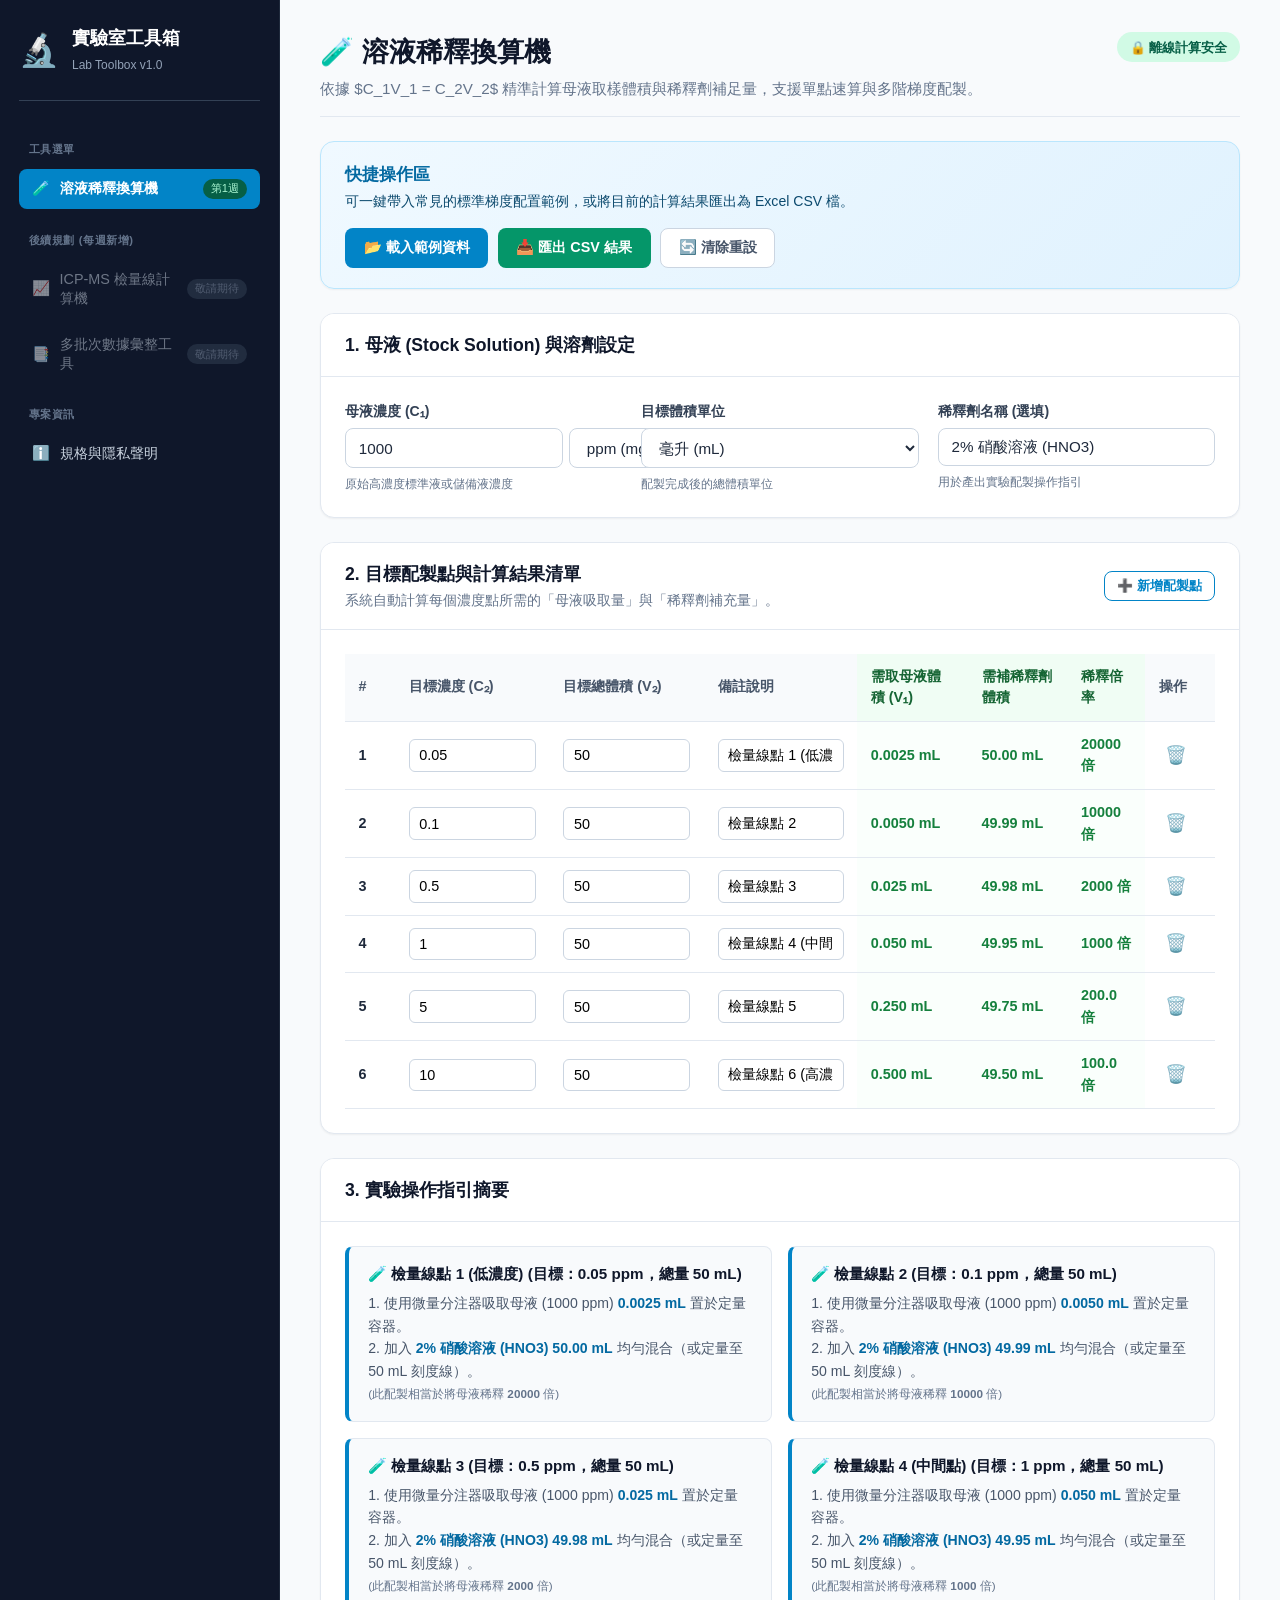
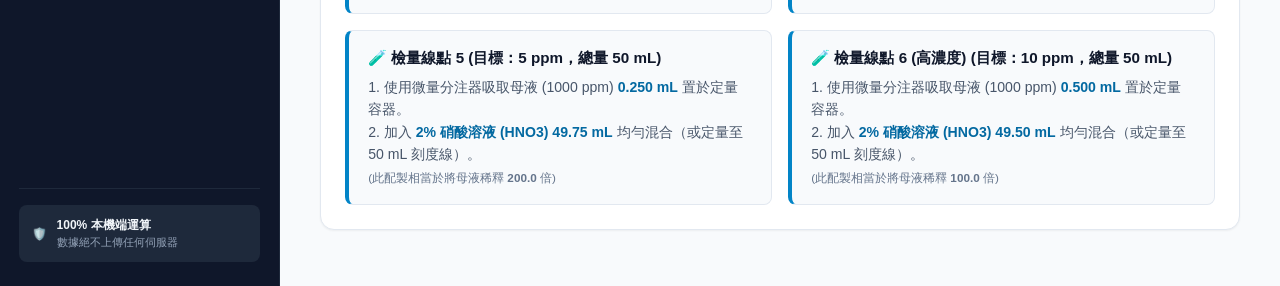
==== index.html @ ea8420f5 "建立工具箱" ====
<!DOCTYPE html>
<html lang="zh-TW">
<head>
  <meta charset="UTF-8">
  <meta name="viewport" content="width=device-width, initial-scale=1.0">
  <title>我的實驗室工具箱 | Lab Toolbox</title>
  <link rel="stylesheet" href="style.css">
</head>
<body>
  <div class="app-layout">
    <!-- 側邊欄導覽 -->
    <aside class="sidebar">
      <div class="brand">
        <span class="brand-icon">🔬</span>
        <div>
          <h2>實驗室工具箱</h2>
          <span class="sub-text">Lab Toolbox v1.0</span>
        </div>
      </div>

      <nav class="nav-menu">
        <div class="nav-section-title">工具選單</div>
        <button class="nav-item active" data-view="dilution">
          <span class="nav-icon">🧪</span>
          <span class="nav-text">溶液稀釋換算機</span>
          <span class="badge badge-success">第1週</span>
        </button>

        <div class="nav-section-title">後續規劃 (每週新增)</div>
        <button class="nav-item disabled" title="即將於下一週推出">
          <span class="nav-icon">📈</span>
          <span class="nav-text">ICP-MS 檢量線計算機</span>
          <span class="badge badge-muted">敬請期待</span>
        </button>
        <button class="nav-item disabled" title="即將推出">
          <span class="nav-icon">📑</span>
          <span class="nav-text">多批次數據彙整工具</span>
          <span class="badge badge-muted">敬請期待</span>
        </button>

        <div class="nav-section-title">專案資訊</div>
        <button class="nav-item" data-view="about">
          <span class="nav-icon">ℹ️</span>
          <span class="nav-text">規格與隱私聲明</span>
        </button>
      </nav>

      <div class="sidebar-footer">
        <div class="privacy-badge">
          <span class="shield-icon">🛡️</span>
          <div>
            <strong>100% 本機端運算</strong>
            <p>數據絕不上傳任何伺服器</p>
          </div>
        </div>
      </div>
    </aside>

    <!-- 主內容區 -->
    <main class="main-content">
      <!-- 頂部資訊列 -->
      <header class="topbar">
        <div class="page-title-area">
          <h1 id="page-title">🧪 溶液稀釋換算機</h1>
          <p id="page-desc">依據 $C_1V_1 = C_2V_2$ 精準計算母液取樣體積與稀釋劑補足量，支援單點速算與多階梯度配製。</p>
        </div>
        <div class="topbar-actions">
          <span class="tag tag-safe">🔒 離線計算安全</span>
        </div>
      </header>

      <!-- 訊息提示區域 -->
      <div id="alert-container" class="alert-container"></div>

      <!-- 工具 1：溶液稀釋換算機視圖 -->
      <div id="view-dilution" class="content-view active">
        <!-- 頂部操作列：載入範例、匯出 CSV、清除 -->
        <div class="action-card">
          <div class="action-card-info">
            <h3>快捷操作區</h3>
            <p>可一鍵帶入常見的標準梯度配置範例，或將目前的計算結果匯出為 Excel CSV 檔。</p>
          </div>
          <div class="action-btn-group">
            <button id="btn-load-example" class="btn btn-primary">
              📂 載入範例資料
            </button>
            <button id="btn-export-csv" class="btn btn-secondary">
              📥 匯出 CSV 結果
            </button>
            <button id="btn-clear" class="btn btn-outline">
              🔄 清除重設
            </button>
          </div>
        </div>

        <!-- 區塊一：母液基礎設定 -->
        <section class="card">
          <div class="card-header">
            <h2>1. 母液 (Stock Solution) 與溶劑設定</h2>
          </div>
          <div class="card-body grid-3">
            <div class="form-group">
              <label for="stock-conc">母液濃度 (C₁)</label>
              <div class="input-with-unit">
                <input type="number" id="stock-conc" value="1000" min="0" step="any" placeholder="例如：1000">
                <select id="stock-conc-unit">
                  <option value="ppm">ppm (mg/L)</option>
                  <option value="ppb">ppb (µg/L)</option>
                  <option value="M">M (mol/L)</option>
                  <option value="mM">mM (mmol/L)</option>
                  <option value="µM">µM (µmol/L)</option>
                  <option value="%">% (w/v)</option>
                </select>
              </div>
              <span class="help-text">原始高濃度標準液或儲備液濃度</span>
            </div>

            <div class="form-group">
              <label for="volume-unit">目標體積單位</label>
              <select id="volume-unit">
                <option value="mL">毫升 (mL)</option>
                <option value="µL">微升 (µL)</option>
                <option value="L">公升 (L)</option>
              </select>
              <span class="help-text">配製完成後的總體積單位</span>
            </div>

            <div class="form-group">
              <label for="diluent-name">稀釋劑名稱 (選填)</label>
              <input type="text" id="diluent-name" value="2% 硝酸溶液 (HNO3)" placeholder="例如：純水、2% HNO3">
              <span class="help-text">用於產出實驗配製操作指引</span>
            </div>
          </div>
        </section>

        <!-- 區塊二：配製點清單（支援多點梯度） -->
        <section class="card">
          <div class="card-header flex-between">
            <div>
              <h2>2. 目標配製點與計算結果清單</h2>
              <p class="section-desc">系統自動計算每個濃度點所需的「母液吸取量」與「稀釋劑補充量」。</p>
            </div>
            <button id="btn-add-row" class="btn btn-sm btn-outline-primary">
              ➕ 新增配製點
            </button>
          </div>

          <div class="card-body">
            <div class="table-responsive">
              <table class="data-table" id="dilution-table">
                <thead>
                  <tr>
                    <th style="width: 50px;">#</th>
                    <th>目標濃度 (C₂)</th>
                    <th>目標總體積 (V₂)</th>
                    <th>備註說明</th>
                    <th class="th-result">需取母液體積 (V₁)</th>
                    <th class="th-result">需補稀釋劑體積</th>
                    <th class="th-result">稀釋倍率</th>
                    <th style="width: 70px;">操作</th>
                  </tr>
                </thead>
                <tbody id="dilution-rows">
                  <!-- 動態生成的列 -->
                </tbody>
              </table>
            </div>
          </div>
        </section>

        <!-- 區塊三：配製操作指南提示卡 -->
        <section class="card card-summary">
          <div class="card-header">
            <h2>3. 實驗操作指引摘要</h2>
          </div>
          <div class="card-body">
            <div id="recipe-summary" class="recipe-container">
              <!-- 動態產生的清晰操作文字 -->
            </div>
          </div>
        </section>
      </div>

      <!-- 視圖：規格與隱私聲明 -->
      <div id="view-about" class="content-view">
        <section class="card">
          <div class="card-header">
            <h2>關於本工具箱與 SPEC.md 規範</h2>
          </div>
          <div class="card-body prose">
            <p>本專案嚴格依據 <code>SPEC.md</code> 規格標準建置：</p>
            <ul>
              <li><strong>完全本機端運算 (100% Client-Side)</strong>：所有運算均在您的瀏覽器本機記憶體中完成，無網路傳輸，兼顧零延遲與完全隱私。</li>
              <li><strong>範例資料機制</strong>：線上「載入範例資料」讀取自 <code>examples/</code> 虛擬公開示範檔，本機開發用的 <code>sample-data/</code> 絕對不打包發布進網站。</li>
              <li><strong>CSV 匯出標準</strong>：採用含 BOM 標記之 UTF-8 編碼，直接用 Excel 開啟不產生亂碼。</li>
              <li><strong>每週持續擴充</strong>：採用模組化設計，未來每週將持續增加 ICP-MS 檢量線計算、多批次彙整等實驗室利器。</li>
            </ul>
          </div>
        </section>
      </div>
    </main>
  </div>

  <script src="app.js"></script>
</body>
</html>
---- style.css ----
:root {
  --primary: #0284c7;
  --primary-hover: #0369a1;
  --primary-light: #e0f2fe;
  --primary-border: #bae6fd;
  
  --success: #10b981;
  --success-light: #d1fae5;
  --success-text: #065f46;

  --warning: #f59e0b;
  --warning-light: #fef3c7;
  --warning-text: #92400e;

  --danger: #ef4444;
  --danger-light: #fee2e2;
  --danger-text: #991b1b;

  --bg-main: #f8fafc;
  --bg-sidebar: #0f172a;
  --bg-card: #ffffff;
  --text-main: #1e293b;
  --text-muted: #64748b;
  --border-color: #e2e8f0;
  
  --shadow-sm: 0 1px 2px 0 rgb(0 0 0 / 0.05);
  --shadow-md: 0 4px 6px -1px rgb(0 0 0 / 0.1), 0 2px 4px -2px rgb(0 0 0 / 0.1);
  --radius-md: 10px;
  --radius-lg: 14px;
}

* {
  box-sizing: border-box;
  margin: 0;
  padding: 0;
}

body {
  font-family: -apple-system, BlinkMacSystemFont, "Segoe UI", Roboto, "Helvetica Neue", Arial, "PingFang TC", "Microsoft JhengHei", sans-serif;
  background-color: var(--bg-main);
  color: var(--text-main);
  line-height: 1.5;
}

/* 佈局容器 */
.app-layout {
  display: flex;
  min-height: 100vh;
}

/* 側邊欄 */
.sidebar {
  width: 280px;
  background-color: var(--bg-sidebar);
  color: #f1f5f9;
  display: flex;
  flex-direction: column;
  padding: 1.5rem 1.2rem;
  border-right: 1px solid #1e293b;
  flex-shrink: 0;
}

.brand {
  display: flex;
  align-items: center;
  gap: 0.8rem;
  padding-bottom: 1.5rem;
  border-bottom: 1px solid #334155;
  margin-bottom: 1.5rem;
}

.brand-icon {
  font-size: 2rem;
}

.brand h2 {
  font-size: 1.15rem;
  font-weight: 700;
  color: #ffffff;
}

.brand .sub-text {
  font-size: 0.75rem;
  color: #94a3b8;
}

.nav-menu {
  flex: 1;
  display: flex;
  flex-direction: column;
  gap: 0.4rem;
}

.nav-section-title {
  font-size: 0.7rem;
  text-transform: uppercase;
  letter-spacing: 0.05em;
  color: #64748b;
  margin-top: 1rem;
  margin-bottom: 0.3rem;
  padding-left: 0.6rem;
  font-weight: 600;
}

.nav-item {
  display: flex;
  align-items: center;
  gap: 0.6rem;
  width: 100%;
  padding: 0.65rem 0.8rem;
  background: transparent;
  border: none;
  border-radius: 8px;
  color: #cbd5e1;
  font-size: 0.9rem;
  text-align: left;
  cursor: pointer;
  transition: all 0.2s ease;
}

.nav-item:hover:not(.disabled) {
  background-color: #1e293b;
  color: #ffffff;
}

.nav-item.active {
  background-color: var(--primary);
  color: #ffffff;
  font-weight: 600;
}

.nav-item.disabled {
  opacity: 0.5;
  cursor: not-allowed;
}

.nav-text {
  flex: 1;
}

.badge {
  font-size: 0.7rem;
  padding: 0.15rem 0.5rem;
  border-radius: 12px;
  font-weight: 500;
}

.badge-success {
  background-color: #065f46;
  color: #a7f3d0;
}

.badge-muted {
  background-color: #334155;
  color: #94a3b8;
}

.sidebar-footer {
  margin-top: auto;
  padding-top: 1rem;
  border-top: 1px solid #1e293b;
}

.privacy-badge {
  display: flex;
  align-items: center;
  gap: 0.6rem;
  background-color: #1e293b;
  padding: 0.7rem 0.8rem;
  border-radius: 8px;
  font-size: 0.75rem;
}

.privacy-badge p {
  color: #94a3b8;
  font-size: 0.7rem;
}

/* 主內容區 */
.main-content {
  flex: 1;
  padding: 2rem 2.5rem;
  overflow-y: auto;
  max-width: 1280px;
}

.topbar {
  display: flex;
  justify-content: space-between;
  align-items: flex-start;
  margin-bottom: 1.5rem;
  padding-bottom: 1rem;
  border-bottom: 1px solid var(--border-color);
}

.page-title-area h1 {
  font-size: 1.7rem;
  font-weight: 700;
  color: #0f172a;
  margin-bottom: 0.3rem;
}

.page-title-area p {
  font-size: 0.95rem;
  color: var(--text-muted);
}

.tag-safe {
  display: inline-flex;
  align-items: center;
  gap: 0.3rem;
  background-color: var(--success-light);
  color: var(--success-text);
  padding: 0.35rem 0.8rem;
  border-radius: 20px;
  font-size: 0.8rem;
  font-weight: 600;
}

/* 操作卡片 */
.action-card {
  background: linear-gradient(135deg, #f0f9ff 0%, #e0f2fe 100%);
  border: 1px solid var(--primary-border);
  border-radius: var(--radius-lg);
  padding: 1.25rem 1.5rem;
  display: flex;
  justify-content: space-between;
  align-items: center;
  margin-bottom: 1.5rem;
  box-shadow: var(--shadow-sm);
  flex-wrap: wrap;
  gap: 1rem;
}

.action-card-info h3 {
  font-size: 1.05rem;
  color: #0369a1;
  margin-bottom: 0.2rem;
}

.action-card-info p {
  font-size: 0.88rem;
  color: #0c4a6e;
}

.action-btn-group {
  display: flex;
  gap: 0.6rem;
  flex-wrap: wrap;
}

/* 按鈕樣式 */
.btn {
  display: inline-flex;
  align-items: center;
  gap: 0.4rem;
  padding: 0.6rem 1.1rem;
  font-size: 0.9rem;
  font-weight: 600;
  border-radius: 8px;
  border: 1px solid transparent;
  cursor: pointer;
  transition: all 0.2s ease;
}

.btn-primary {
  background-color: var(--primary);
  color: #ffffff;
}

.btn-primary:hover {
  background-color: var(--primary-hover);
}

.btn-secondary {
  background-color: #059669;
  color: #ffffff;
}

.btn-secondary:hover {
  background-color: #047857;
}

.btn-outline {
  background-color: #ffffff;
  border-color: #cbd5e1;
  color: #475569;
}

.btn-outline:hover {
  background-color: #f1f5f9;
}

.btn-outline-primary {
  background-color: #ffffff;
  border-color: var(--primary);
  color: var(--primary);
}

.btn-outline-primary:hover {
  background-color: var(--primary-light);
}

.btn-sm {
  padding: 0.35rem 0.75rem;
  font-size: 0.8rem;
}

.btn-danger-icon {
  background: transparent;
  border: none;
  color: #94a3b8;
  cursor: pointer;
  font-size: 1.1rem;
  border-radius: 4px;
  padding: 0.2rem 0.4rem;
}

.btn-danger-icon:hover {
  color: var(--danger);
  background-color: var(--danger-light);
}

/* 通用卡片 */
.card {
  background: var(--bg-card);
  border: 1px solid var(--border-color);
  border-radius: var(--radius-lg);
  margin-bottom: 1.5rem;
  box-shadow: var(--shadow-sm);
  overflow: hidden;
}

.card-header {
  padding: 1.1rem 1.5rem;
  border-bottom: 1px solid var(--border-color);
  background-color: #ffffff;
}

.card-header h2 {
  font-size: 1.1rem;
  color: #0f172a;
  font-weight: 700;
}

.section-desc {
  font-size: 0.85rem;
  color: var(--text-muted);
  margin-top: 0.2rem;
}

.flex-between {
  display: flex;
  justify-content: space-between;
  align-items: center;
}

.card-body {
  padding: 1.5rem;
}

/* 表單佈局 */
.grid-3 {
  display: grid;
  grid-template-columns: repeat(auto-fit, minmax(240px, 1fr));
  gap: 1.2rem;
}

.form-group {
  display: flex;
  flex-direction: column;
  gap: 0.4rem;
}

.form-group label {
  font-size: 0.88rem;
  font-weight: 600;
  color: #334155;
}

.form-group input, 
.form-group select {
  padding: 0.6rem 0.8rem;
  border: 1px solid #cbd5e1;
  border-radius: 8px;
  font-size: 0.95rem;
  background-color: #ffffff;
  color: #1e293b;
  outline: none;
  transition: border-color 0.2s;
}

.form-group input:focus, 
.form-group select:focus {
  border-color: var(--primary);
  box-shadow: 0 0 0 3px rgba(2, 132, 199, 0.15);
}

.input-with-unit {
  display: flex;
  gap: 0.4rem;
}

.input-with-unit input {
  flex: 1;
}

.input-with-unit select {
  width: 130px;
}

.help-text {
  font-size: 0.78rem;
  color: var(--text-muted);
}

/* 表格樣式 */
.table-responsive {
  overflow-x: auto;
}

.data-table {
  width: 100%;
  border-collapse: collapse;
  text-align: left;
}

.data-table th, 
.data-table td {
  padding: 0.75rem 0.85rem;
  border-bottom: 1px solid var(--border-color);
  font-size: 0.9rem;
}

.data-table th {
  background-color: #f8fafc;
  color: #475569;
  font-weight: 600;
}

.th-result {
  background-color: #f0fdf4 !important;
  color: #166534 !important;
}

.td-result {
  background-color: #fafffc;
  font-weight: 600;
  color: #15803d;
}

.data-table input {
  width: 100%;
  padding: 0.45rem 0.6rem;
  border: 1px solid #cbd5e1;
  border-radius: 6px;
  font-size: 0.9rem;
}

.data-table input:focus {
  border-color: var(--primary);
  outline: none;
}

/* 警示與通知橫幅 */
.alert-container {
  margin-bottom: 1.2rem;
}

.alert {
  padding: 0.85rem 1.2rem;
  border-radius: 8px;
  font-size: 0.9rem;
  display: flex;
  align-items: center;
  gap: 0.6rem;
  animation: fadeIn 0.3s ease;
  margin-bottom: 0.6rem;
}

.alert-success {
  background-color: var(--success-light);
  color: var(--success-text);
  border: 1px solid #a7f3d0;
}

.alert-error {
  background-color: var(--danger-light);
  color: var(--danger-text);
  border: 1px solid #fecaca;
}

.alert-warning {
  background-color: var(--warning-light);
  color: var(--warning-text);
  border: 1px solid #fde68a;
}

/* 操作指引卡 */
.recipe-container {
  display: grid;
  grid-template-columns: repeat(auto-fit, minmax(300px, 1fr));
  gap: 1rem;
}

.recipe-step-card {
  background-color: #f8fafc;
  border: 1px solid #e2e8f0;
  border-left: 4px solid var(--primary);
  border-radius: 8px;
  padding: 1rem 1.2rem;
}

.recipe-step-card h4 {
  font-size: 0.95rem;
  color: #0f172a;
  margin-bottom: 0.4rem;
  display: flex;
  align-items: center;
  gap: 0.4rem;
}

.recipe-step-card p {
  font-size: 0.88rem;
  color: #475569;
  line-height: 1.6;
}

.recipe-highlight {
  font-weight: 700;
  color: #0369a1;
}

/* 視圖切換 */
.content-view {
  display: none;
}

.content-view.active {
  display: block;
}

.prose {
  line-height: 1.8;
  color: #334155;
}

.prose ul {
  padding-left: 1.4rem;
  margin-top: 0.8rem;
}

.prose li {
  margin-bottom: 0.6rem;
}

@keyframes fadeIn {
  from { opacity: 0; transform: translateY(-4px); }
  to { opacity: 1; transform: translateY(0); }
}

@media (max-width: 860px) {
  .app-layout {
    flex-direction: column;
  }
  .sidebar {
    width: 100%;
  }
  .main-content {
    padding: 1.2rem;
  }
}
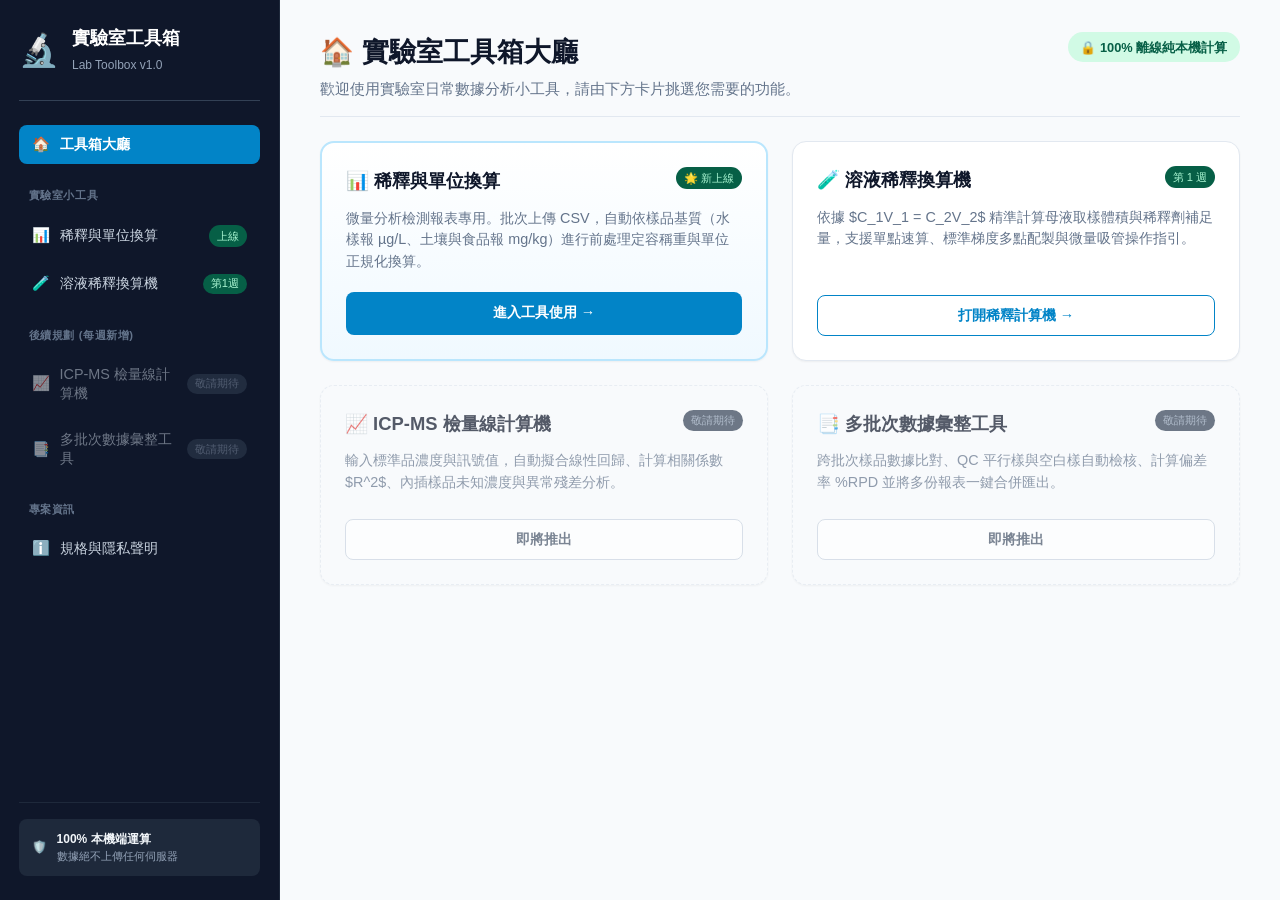
==== commit ae75a909: "工具1：單位換算完成" ====
--- a/index.html
+++ b/index.html
@@ -19,8 +19,18 @@
       </div>
 
       <nav class="nav-menu">
-        <div class="nav-section-title">工具選單</div>
-        <button class="nav-item active" data-view="dilution">
+        <button class="nav-item active" data-view="dashboard">
+          <span class="nav-icon">🏠</span>
+          <span class="nav-text">工具箱大廳</span>
+        </button>
+
+        <div class="nav-section-title">實驗室小工具</div>
+        <a href="tools/units/index.html" class="nav-item" style="text-decoration:none;">
+          <span class="nav-icon">📊</span>
+          <span class="nav-text">稀釋與單位換算</span>
+          <span class="badge badge-success">上線</span>
+        </a>
+        <button class="nav-item" data-view="dilution">
           <span class="nav-icon">🧪</span>
           <span class="nav-text">溶液稀釋換算機</span>
           <span class="badge badge-success">第1週</span>
@@ -61,19 +71,80 @@
       <!-- 頂部資訊列 -->
       <header class="topbar">
         <div class="page-title-area">
-          <h1 id="page-title">🧪 溶液稀釋換算機</h1>
-          <p id="page-desc">依據 $C_1V_1 = C_2V_2$ 精準計算母液取樣體積與稀釋劑補足量，支援單點速算與多階梯度配製。</p>
+          <h1 id="page-title">🏠 實驗室工具箱大廳</h1>
+          <p id="page-desc">歡迎使用實驗室日常數據分析小工具，請由下方卡片挑選您需要的功能。</p>
         </div>
         <div class="topbar-actions">
-          <span class="tag tag-safe">🔒 離線計算安全</span>
+          <span class="tag tag-safe">🔒 100% 離線純本機計算</span>
         </div>
       </header>
 
       <!-- 訊息提示區域 -->
       <div id="alert-container" class="alert-container"></div>
 
-      <!-- 工具 1：溶液稀釋換算機視圖 -->
-      <div id="view-dilution" class="content-view active">
+      <!-- 視圖 1：工具箱儀表板大廳 (Dashboard Hub) -->
+      <div id="view-dashboard" class="content-view active">
+        <div class="dashboard-grid">
+          <!-- 卡片 1：稀釋與單位換算 (新上線) -->
+          <div class="tool-card" style="border: 2px solid #bae6fd; background: linear-gradient(180deg, #ffffff 0%, #f0f9ff 100%);">
+            <div>
+              <div class="tool-card-header">
+                <span class="tool-card-title">📊 稀釋與單位換算</span>
+                <span class="badge badge-success">🌟 新上線</span>
+              </div>
+              <p>微量分析檢測報表專用。批次上傳 CSV，自動依樣品基質（水樣報 µg/L、土壤與食品報 mg/kg）進行前處理定容稱重與單位正規化換算。</p>
+            </div>
+            <a href="tools/units/index.html" class="btn btn-primary" style="text-decoration:none; justify-content:center;">
+              進入工具使用 →
+            </a>
+          </div>
+
+          <!-- 卡片 2：溶液稀釋換算機 -->
+          <div class="tool-card">
+            <div>
+              <div class="tool-card-header">
+                <span class="tool-card-title">🧪 溶液稀釋換算機</span>
+                <span class="badge badge-success">第 1 週</span>
+              </div>
+              <p>依據 $C_1V_1 = C_2V_2$ 精準計算母液取樣體積與稀釋劑補足量，支援單點速算、標準梯度多點配製與微量吸管操作指引。</p>
+            </div>
+            <button class="btn btn-outline-primary" style="justify-content:center;" onclick="switchToTool('dilution')">
+              打開稀釋計算機 →
+            </button>
+          </div>
+
+          <!-- 卡片 3：ICP-MS 檢量線計算機 (規劃中) -->
+          <div class="tool-card tool-card-disabled">
+            <div>
+              <div class="tool-card-header">
+                <span class="tool-card-title">📈 ICP-MS 檢量線計算機</span>
+                <span class="badge badge-muted">敬請期待</span>
+              </div>
+              <p>輸入標準品濃度與訊號值，自動擬合線性回歸、計算相關係數 $R^2$、內插樣品未知濃度與異常殘差分析。</p>
+            </div>
+            <button class="btn btn-outline" style="justify-content:center;" disabled>
+              即將推出
+            </button>
+          </div>
+
+          <!-- 卡片 4：多批次數據彙整工具 (規劃中) -->
+          <div class="tool-card tool-card-disabled">
+            <div>
+              <div class="tool-card-header">
+                <span class="tool-card-title">📑 多批次數據彙整工具</span>
+                <span class="badge badge-muted">敬請期待</span>
+              </div>
+              <p>跨批次樣品數據比對、QC 平行樣與空白樣自動檢核、計算偏差率 %RPD 並將多份報表一鍵合併匯出。</p>
+            </div>
+            <button class="btn btn-outline" style="justify-content:center;" disabled>
+              即將推出
+            </button>
+          </div>
+        </div>
+      </div>
+
+      <!-- 視圖 2：溶液稀釋換算機視圖 -->
+      <div id="view-dilution" class="content-view">
         <!-- 頂部操作列：載入範例、匯出 CSV、清除 -->
         <div class="action-card">
           <div class="action-card-info">
@@ -181,7 +252,7 @@
         </section>
       </div>
 
-      <!-- 視圖：規格與隱私聲明 -->
+      <!-- 視圖 3：規格與隱私聲明 -->
       <div id="view-about" class="content-view">
         <section class="card">
           <div class="card-header">
@@ -193,7 +264,7 @@
               <li><strong>完全本機端運算 (100% Client-Side)</strong>：所有運算均在您的瀏覽器本機記憶體中完成，無網路傳輸，兼顧零延遲與完全隱私。</li>
               <li><strong>範例資料機制</strong>：線上「載入範例資料」讀取自 <code>examples/</code> 虛擬公開示範檔，本機開發用的 <code>sample-data/</code> 絕對不打包發布進網站。</li>
               <li><strong>CSV 匯出標準</strong>：採用含 BOM 標記之 UTF-8 編碼，直接用 Excel 開啟不產生亂碼。</li>
-              <li><strong>每週持續擴充</strong>：採用模組化設計，未來每週將持續增加 ICP-MS 檢量線計算、多批次彙整等實驗室利器。</li>
+              <li><strong>每週持續擴充</strong>：採用模組化設計，各工具放置於 <code>tools/</code> 獨立資料夾，首頁大廳自動展示。</li>
             </ul>
           </div>
         </section>
@@ -202,5 +273,11 @@
   </div>
 
   <script src="app.js"></script>
+  <script>
+    function switchToTool(viewName) {
+      const navBtn = document.querySelector(`.nav-item[data-view="${viewName}"]`);
+      if (navBtn) navBtn.click();
+    }
+  </script>
 </body>
 </html>
--- a/style.css
+++ b/style.css
@@ -570,3 +570,61 @@
     padding: 1.2rem;
   }
 }
+
+
+/* 大廳卡片網格 (Dashboard Hub Grid) */
+.dashboard-grid {
+  display: grid;
+  grid-template-columns: repeat(auto-fit, minmax(320px, 1fr));
+  gap: 1.5rem;
+  margin-bottom: 2rem;
+}
+
+.tool-card {
+  background: #ffffff;
+  border: 1px solid var(--border-color);
+  border-radius: var(--radius-lg);
+  padding: 1.5rem;
+  box-shadow: var(--shadow-sm);
+  display: flex;
+  flex-direction: column;
+  justify-content: space-between;
+  transition: all 0.2s ease;
+  min-height: 200px;
+}
+
+.tool-card:hover:not(.tool-card-disabled) {
+  transform: translateY(-2px);
+  box-shadow: var(--shadow-md);
+  border-color: var(--primary);
+}
+
+.tool-card-header {
+  display: flex;
+  justify-content: space-between;
+  align-items: flex-start;
+  margin-bottom: 0.8rem;
+}
+
+.tool-card-title {
+  font-size: 1.15rem;
+  font-weight: 700;
+  color: #0f172a;
+  display: flex;
+  align-items: center;
+  gap: 0.5rem;
+}
+
+.tool-card p {
+  color: #64748b;
+  font-size: 0.9rem;
+  line-height: 1.5;
+  margin-bottom: 1.2rem;
+  flex: 1;
+}
+
+.tool-card-disabled {
+  opacity: 0.7;
+  background-color: #f8fafc;
+  border-style: dashed;
+}
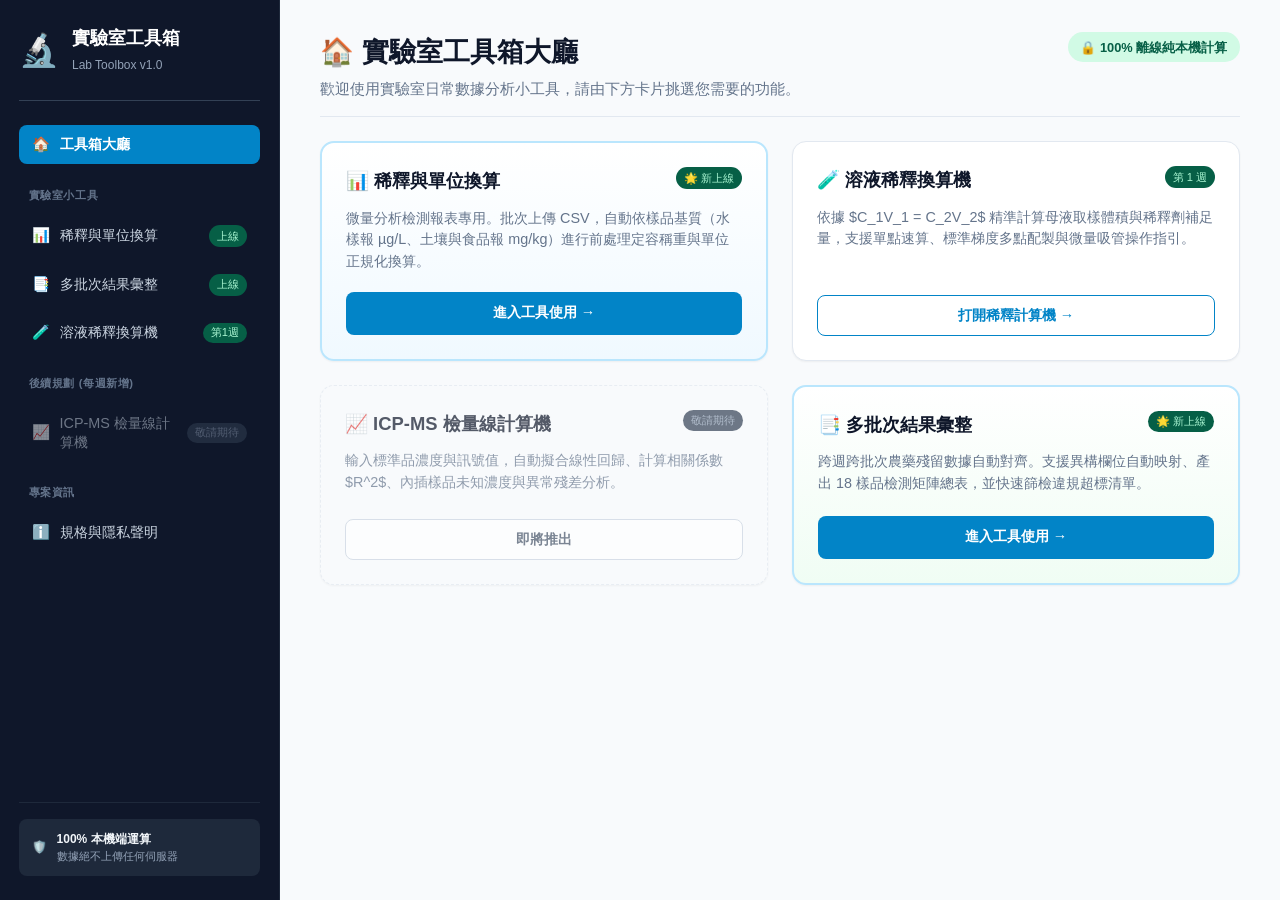
==== commit 3f9d2cf1: "feat: 新增工具2-多批次結果彙整" ====
--- a/index.html
+++ b/index.html
@@ -30,6 +30,11 @@
           <span class="nav-text">稀釋與單位換算</span>
           <span class="badge badge-success">上線</span>
         </a>
+        <a href="tools/merge/index.html" class="nav-item" style="text-decoration:none;">
+          <span class="nav-icon">📑</span>
+          <span class="nav-text">多批次結果彙整</span>
+          <span class="badge badge-success">上線</span>
+        </a>
         <button class="nav-item" data-view="dilution">
           <span class="nav-icon">🧪</span>
           <span class="nav-text">溶液稀釋換算機</span>
@@ -40,11 +45,6 @@
         <button class="nav-item disabled" title="即將於下一週推出">
           <span class="nav-icon">📈</span>
           <span class="nav-text">ICP-MS 檢量線計算機</span>
-          <span class="badge badge-muted">敬請期待</span>
-        </button>
-        <button class="nav-item disabled" title="即將推出">
-          <span class="nav-icon">📑</span>
-          <span class="nav-text">多批次數據彙整工具</span>
           <span class="badge badge-muted">敬請期待</span>
         </button>
 
@@ -127,18 +127,18 @@
             </button>
           </div>
 
-          <!-- 卡片 4：多批次數據彙整工具 (規劃中) -->
-          <div class="tool-card tool-card-disabled">
-            <div>
-              <div class="tool-card-header">
-                <span class="tool-card-title">📑 多批次數據彙整工具</span>
-                <span class="badge badge-muted">敬請期待</span>
-              </div>
-              <p>跨批次樣品數據比對、QC 平行樣與空白樣自動檢核、計算偏差率 %RPD 並將多份報表一鍵合併匯出。</p>
-            </div>
-            <button class="btn btn-outline" style="justify-content:center;" disabled>
-              即將推出
-            </button>
+          <!-- 卡片 4：多批次結果彙整 (新上線) -->
+          <div class="tool-card" style="border: 2px solid #bae6fd; background: linear-gradient(180deg, #ffffff 0%, #f0fdf4 100%);">
+            <div>
+              <div class="tool-card-header">
+                <span class="tool-card-title">📑 多批次結果彙整</span>
+                <span class="badge badge-success">🌟 新上線</span>
+              </div>
+              <p>跨週跨批次農藥殘留數據自動對齊。支援異構欄位自動映射、產出 18 樣品檢測矩陣總表，並快速篩檢違規超標清單。</p>
+            </div>
+            <a href="tools/merge/index.html" class="btn btn-primary" style="text-decoration:none; justify-content:center;">
+              進入工具使用 →
+            </a>
           </div>
         </div>
       </div>
